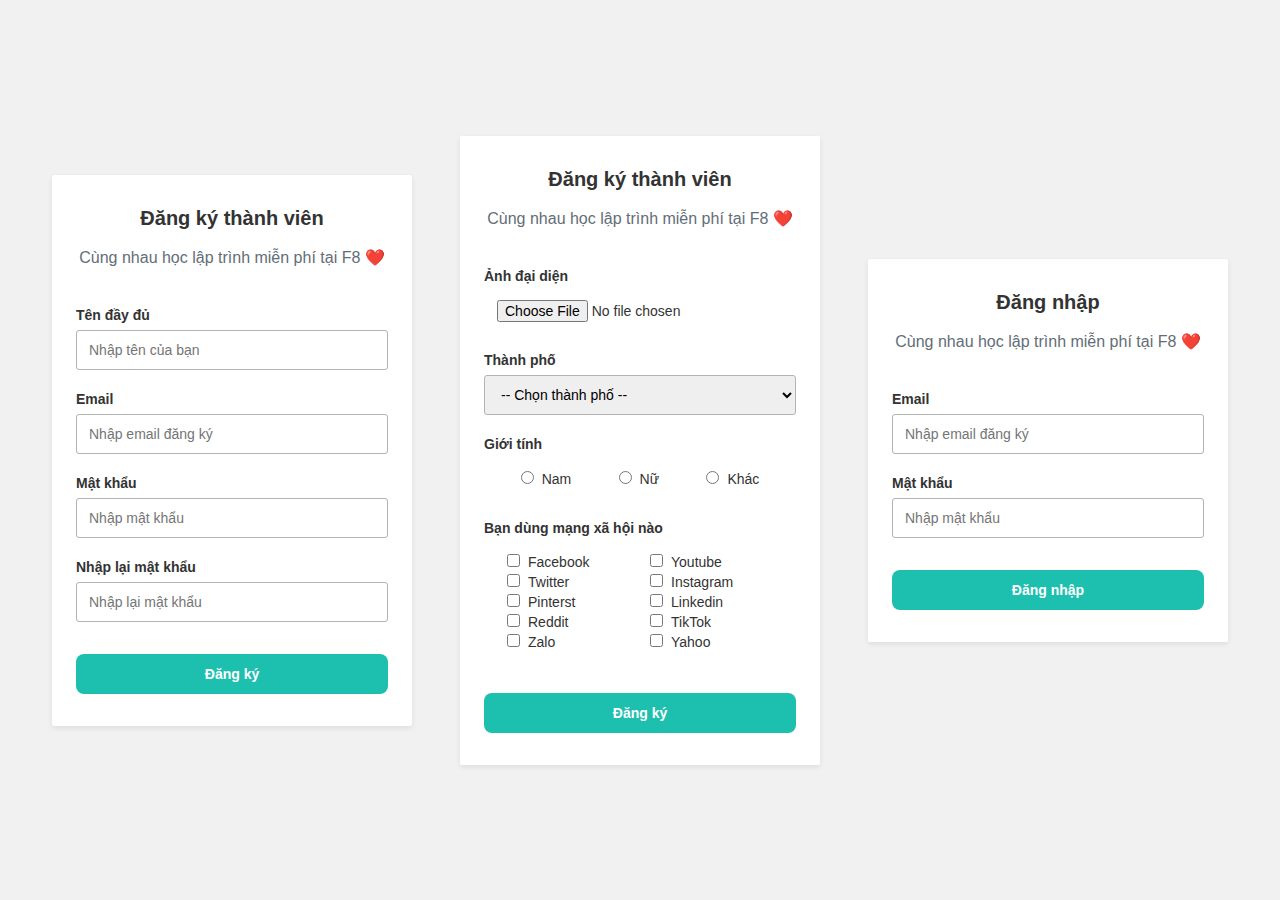
==== index.html @ f8a9c63e "adding file" ====
<!DOCTYPE html>
<html lang="en">

<head>
    <meta charset="UTF-8">
    <meta http-equiv="X-UA-Compatible" content="IE=edge">
    <meta name="viewport" content="width=device-width, initial-scale=1.0">
    <title>Form Validation</title>
    <link rel="stylesheet" href="./css/style.css">
</head>

<body>
    <div class="main">

        <!-- sign in 1 -->
        <form action="" method="POST" class="form" id="form-1">
            <h3 class="heading">Đăng ký thành viên</h3>
            <p class="desc">Cùng nhau học lập trình miễn phí tại F8 ❤️</p>

            <div class="spacer"></div>

            <div class="form-group">
                <label for="fullname" class="form-label">Tên đầy đủ</label>
                <input id="fullname" name="fullname" type="text" placeholder="Nhập tên của bạn" class="form-control">
                <span class="form-message"></span>
            </div>

            <div class="form-group">
                <label for="email" class="form-label">Email</label>
                <input id="email" name="email" type="text" placeholder="Nhập email đăng ký" class="form-control">
                <span class="form-message"></span>
            </div>

            <div class="form-group">
                <label for="password" class="form-label">Mật khẩu</label>
                <input id="password" name="password" type="password" placeholder="Nhập mật khẩu" class="form-control">
                <span class="form-message"></span>
            </div>

            <div class="form-group">
                <label for="password_confirmation" class="form-label">Nhập lại mật khẩu</label>
                <input id="password_confirmation" name="password_confirmation" placeholder="Nhập lại mật khẩu" type="password" class="form-control">
                <span class="form-message"></span>
            </div>

            <button class="form-submit">Đăng ký</button>
        </form>

        <!-- sign in 2 -->
        <form action="" method="POST" class="form" id="form-2">
            <h3 class="heading">Đăng ký thành viên</h3>
            <p class="desc">Cùng nhau học lập trình miễn phí tại F8 ❤️</p>

            <div class="spacer"></div>
            
            <div class="form-group">
                <label for="avatar" class="form-label">Ảnh đại diện</label>
                <input id="avatar" name="avatar" type="file" class="form-radio-control">
                <span class="form-message"></span>
            </div>

            <div class="form-group">
                <label for="province" class="form-label">Thành phố</label>
                <select id="province" name="province" class="form-control">
                    <option value="">-- Chọn thành phố --</option>
                    <option value="ha noi">Hà Nội</option>
                    <option value="ho chi minh">Hồ Chí Minh</option>
                    <option value="thanh hoa">Thanh Hóa</option>
                    <option value="nghe an">Nghệ An</option>
                    <option value="dong nai">Đồng Nai</option>
                    <option value="binh duong">Bình Dương</option>
                    <option value="hai phong">Hải Phòng</option>
                    <option value="an giang">An Giang</option>
                    <option value="hai duong">Hải Dương</option>
                </select>
                <span class="form-message"></span>
            </div>

            <div class="form-group">
                <label class="form-label">Giới tính</label>
                <div class="form-radio-control">
                    <div><input name="gender" type="radio" value="nam" class="form-radio">Nam</div>
                    <div><input name="gender" type="radio" value="nu" class="form-radio">Nữ</div>
                    <div><input name="gender" type="radio" value="khac" class="form-radio">Khác</div>
                </div>
                <span class="form-message"></span>
            </div>

            <div class="form-group">
                <label class="form-label">Bạn dùng mạng xã hội nào</label>
                <div class="form-checkbox-control">
                    <div><input name="social" type="checkbox" value="facebook" class="form-radio">Facebook</div>
                    <div><input name="social" type="checkbox" value="youtube" class="form-radio">Youtube</div>
                    <div><input name="social" type="checkbox" value="twitter" class="form-radio">Twitter</div>
                    <div><input name="social" type="checkbox" value="instagram" class="form-radio">Instagram</div>
                    <div><input name="social" type="checkbox" value="pinterst" class="form-radio">Pinterst</div>
                    <div><input name="social" type="checkbox" value="linkedin" class="form-radio">Linkedin</div>
                    <div><input name="social" type="checkbox" value="reddit" class="form-radio">Reddit</div>
                    <div><input name="social" type="checkbox" value="tiktok" class="form-radio">TikTok</div>
                    <div><input name="social" type="checkbox" value="zalo" class="form-radio">Zalo</div>
                    <div><input name="social" type="checkbox" value="yahoo" class="form-radio">Yahoo</div>
                </div>
                <span class="form-message"></span>
            </div>

            <button class="form-submit">Đăng ký</button>
        </form>

        <!-- log in -->
        <form action="" method="POST" class="form" id="form-3">
            <h3 class="heading">Đăng nhập</h3>
            <p class="desc">Cùng nhau học lập trình miễn phí tại F8 ❤️</p>

            <div class="spacer"></div>

            <div class="form-group">
                <label for="email" class="form-label">Email</label>
                <input id="email" name="email" type="text" placeholder="Nhập email đăng ký" class="form-control">
                <span class="form-message"></span>
            </div>

            <div class="form-group">
                <label for="password" class="form-label">Mật khẩu</label>
                <input id="password" name="password" type="password" placeholder="Nhập mật khẩu" class="form-control">
                <span class="form-message"></span>
            </div>

            <button class="form-submit">Đăng nhập</button>
        </form>

    </div>

    <!-- script js -->
    <script src="./js/validator.js"></script>
    <script>
        Validator({
            form: '#form-1',
            formGroupSelector: '.form-group',
            errorSelector: '.form-message',
            rules: [
                Validator.isRequired('#fullname', `Nhập họ tên của bạn!`),
                Validator.isRequired('#email'),
                Validator.isEmail('#email', `Địa chỉ email không chính xác!`),
                Validator.isRequired('#password'),
                Validator.minLength('#password', 6, `Mật khẩu tối thiểu 6 ký tự!`),
                Validator.isRequired('#password_confirmation'),
                Validator.isConfirmed('#password_confirmation', '#password', `Nhập lại mật khẩu không khớp!`),
            ],
            onSubmit: function(data) {
                console.log(data);
            }
        });
        Validator({
            form: '#form-2',
            formGroupSelector: '.form-group',
            errorSelector: '.form-message',
            rules: [
                Validator.isRequired('#avatar', `Vui lòng chọn ảnh đại diện!`),
                Validator.isRequired('#province'),
                Validator.isRequired('input[name="gender"]'),
                Validator.isRequired('input[name="social"]', `Vui lòng chọn tối thiểu 1 lựa chọn`),
            ],
            onSubmit: function(data) {
                console.log(data);
            }
        });
        Validator({
            form: '#form-3',
            formGroupSelector: '.form-group',
            errorSelector: '.form-message',
            rules: [
                Validator.isRequired('#email'),
                Validator.isEmail('#email', `Địa chỉ email không chính xác!`),
                Validator.isRequired('#password'),
            ],
            onSubmit: function(data) {
                console.log(data);
            }
        });
    </script>
</body>

</html>
---- css/style.css ----
* {
    padding: 0;
    margin: 0;
    box-sizing: border-box;
}

html {
    color: #333;
    font-size: 62.5%;
    font-family: "Open Sans", sans-serif;
}

.main {
    background: #f1f1f1;
    min-height: 100vh;
    display: flex;
    justify-content: center;
}

.form {
    width: 360px;
    min-height: 100px;
    padding: 32px 24px;
    text-align: center;
    background: #fff;
    border-radius: 2px;
    margin: 24px;
    align-self: center;
    box-shadow: 0 2px 5px 0 rgba(51, 62, 73, 0.1);
}

.form .heading {
    font-size: 2rem;
}

.form .desc {
    text-align: center;
    color: #636d77;
    font-size: 1.6rem;
    font-weight: lighter;
    line-height: 2.4rem;
    margin-top: 16px;
    font-weight: 300;
}

.form-group {
    display: flex;
    margin-bottom: 16px;
    flex-direction: column;
}

.form-label,
.form-message {
    text-align: left;
}

.form-label {
    font-weight: 700;
    padding-bottom: 6px;
    line-height: 1.8rem;
    font-size: 1.4rem;
}

.form-control {
    height: 40px;
    padding: 8px 12px;
    border: 1px solid #b3b3b3;
    border-radius: 3px;
    outline: none;
    font-size: 1.4rem;
}

.form-radio-control,
.form-checkbox-control {
    min-height: 40px;
    padding: 8px 12px;
    font-size: 1.4rem;
    display: flex;
    align-items: center;
    justify-content: space-around;
    flex-wrap: wrap;
    border: 1px solid transparent;
    border-radius: 3px;
}

.form-checkbox-control > div {
    width: 50%;
    text-align: left;
    padding: 2px 10px;
}

.form-radio {
    margin-right: 8px;
}

.form-control:hover {
    border-color: #1dbfaf;
}

.form-group.invalid .form-control,
.form-group.invalid .form-radio-control,
.form-group.invalid .form-checkbox-control {
    border-color: #f33a58;
}

.form-group.invalid .form-message {
    color: #f33a58;
}

.form-message {
    font-size: 1.2rem;
    line-height: 1.6rem;
    padding: 4px 0 0;
}

.form-submit {
    outline: none;
    background-color: #1dbfaf;
    margin-top: 12px;
    padding: 12px 16px;
    font-weight: 600;
    color: #fff;
    border: none;
    width: 100%;
    font-size: 14px;
    border-radius: 8px;
    cursor: pointer;
}

.form-submit:hover {
    background-color: #1ac7b6;
}

.spacer {
    margin-top: 36px;
}
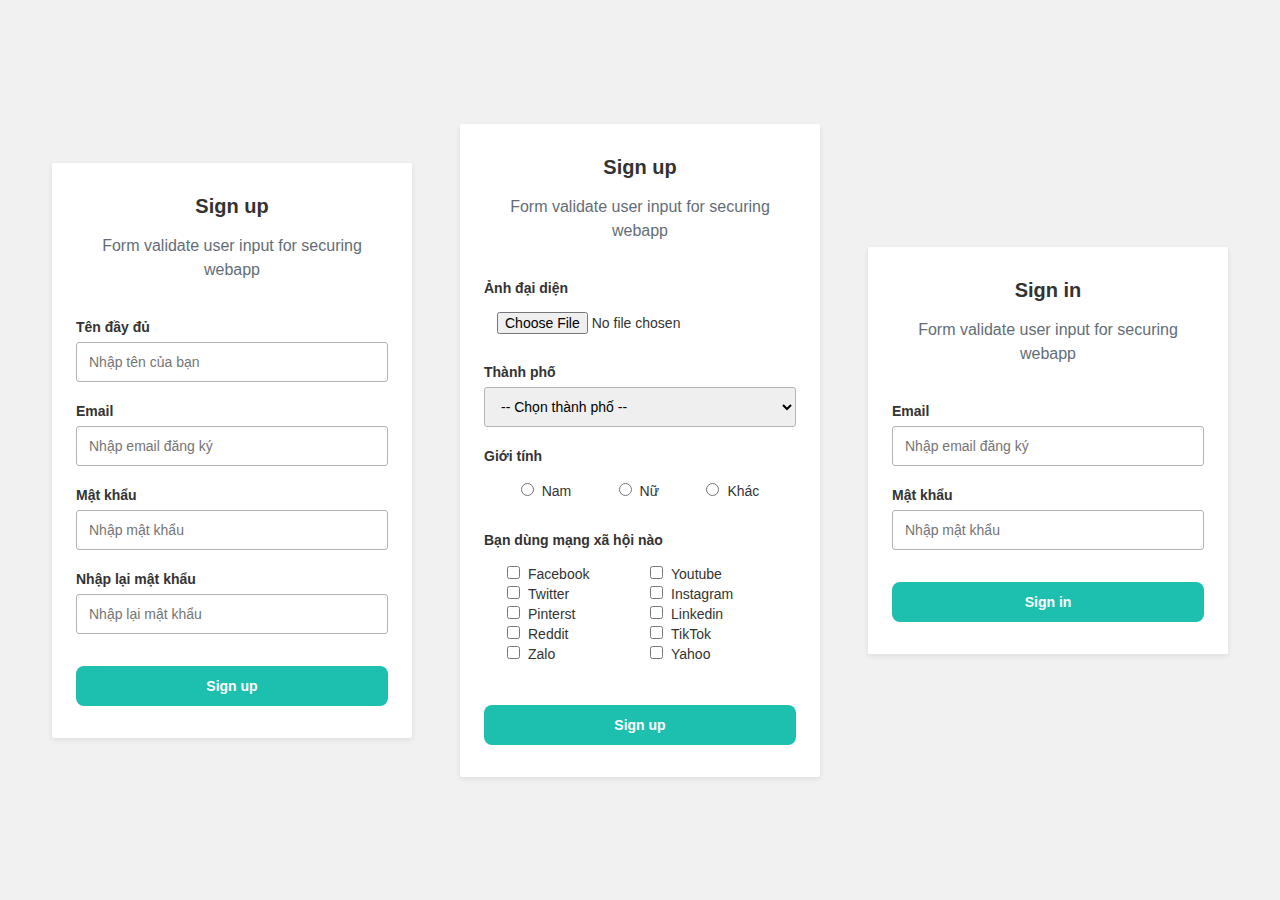
==== commit a5afe489: "update typo" ====
--- a/index.html
+++ b/index.html
@@ -14,8 +14,8 @@
 
         <!-- sign in 1 -->
         <form action="" method="POST" class="form" id="form-1">
-            <h3 class="heading">Đăng ký thành viên</h3>
-            <p class="desc">Cùng nhau học lập trình miễn phí tại F8 ❤️</p>
+            <h3 class="heading">Sign up</h3>
+            <p class="desc">Form validate user input for securing webapp</p>
 
             <div class="spacer"></div>
 
@@ -39,20 +39,21 @@
 
             <div class="form-group">
                 <label for="password_confirmation" class="form-label">Nhập lại mật khẩu</label>
-                <input id="password_confirmation" name="password_confirmation" placeholder="Nhập lại mật khẩu" type="password" class="form-control">
+                <input id="password_confirmation" name="password_confirmation" placeholder="Nhập lại mật khẩu"
+                    type="password" class="form-control">
                 <span class="form-message"></span>
             </div>
 
-            <button class="form-submit">Đăng ký</button>
+            <button class="form-submit">Sign up</button>
         </form>
 
         <!-- sign in 2 -->
         <form action="" method="POST" class="form" id="form-2">
-            <h3 class="heading">Đăng ký thành viên</h3>
-            <p class="desc">Cùng nhau học lập trình miễn phí tại F8 ❤️</p>
+            <h3 class="heading">Sign up</h3>
+            <p class="desc">Form validate user input for securing webapp</p>
 
             <div class="spacer"></div>
-            
+
             <div class="form-group">
                 <label for="avatar" class="form-label">Ảnh đại diện</label>
                 <input id="avatar" name="avatar" type="file" class="form-radio-control">
@@ -103,13 +104,13 @@
                 <span class="form-message"></span>
             </div>
 
-            <button class="form-submit">Đăng ký</button>
+            <button class="form-submit">Sign up</button>
         </form>
 
         <!-- log in -->
         <form action="" method="POST" class="form" id="form-3">
-            <h3 class="heading">Đăng nhập</h3>
-            <p class="desc">Cùng nhau học lập trình miễn phí tại F8 ❤️</p>
+            <h3 class="heading">Sign in</h3>
+            <p class="desc">Form validate user input for securing webapp</p>
 
             <div class="spacer"></div>
 
@@ -125,7 +126,7 @@
                 <span class="form-message"></span>
             </div>
 
-            <button class="form-submit">Đăng nhập</button>
+            <button class="form-submit">Sign in</button>
         </form>
 
     </div>
@@ -146,7 +147,7 @@
                 Validator.isRequired('#password_confirmation'),
                 Validator.isConfirmed('#password_confirmation', '#password', `Nhập lại mật khẩu không khớp!`),
             ],
-            onSubmit: function(data) {
+            onSubmit: function (data) {
                 console.log(data);
             }
         });
@@ -160,7 +161,7 @@
                 Validator.isRequired('input[name="gender"]'),
                 Validator.isRequired('input[name="social"]', `Vui lòng chọn tối thiểu 1 lựa chọn`),
             ],
-            onSubmit: function(data) {
+            onSubmit: function (data) {
                 console.log(data);
             }
         });
@@ -173,7 +174,7 @@
                 Validator.isEmail('#email', `Địa chỉ email không chính xác!`),
                 Validator.isRequired('#password'),
             ],
-            onSubmit: function(data) {
+            onSubmit: function (data) {
                 console.log(data);
             }
         });
--- a/css/style.css
+++ b/css/style.css
@@ -94,7 +94,7 @@
 }
 
 .form-control:hover {
-    border-color: #1dbfaf;
+    border-color: #3cb3ef;
 }
 
 .form-group.invalid .form-control,
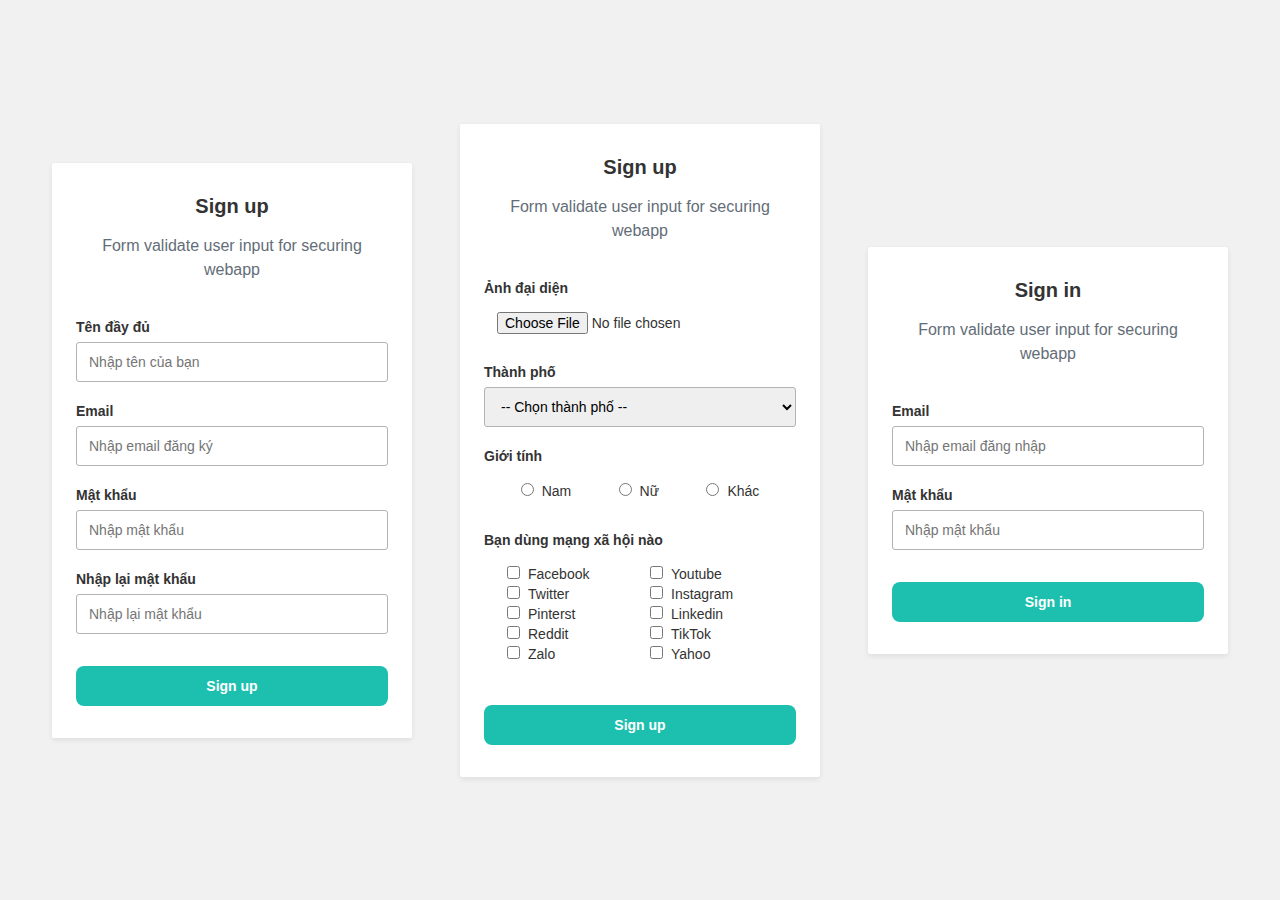
==== commit e2e5b587: "Update index.html" ====
--- a/index.html
+++ b/index.html
@@ -116,7 +116,7 @@
 
             <div class="form-group">
                 <label for="email" class="form-label">Email</label>
-                <input id="email" name="email" type="text" placeholder="Nhập email đăng ký" class="form-control">
+                <input id="email" name="email" type="text" placeholder="Nhập email đăng nhập" class="form-control">
                 <span class="form-message"></span>
             </div>
 
@@ -181,4 +181,4 @@
     </script>
 </body>
 
-</html>+</html>
--- a/css/style.css
+++ b/css/style.css
@@ -6,7 +6,6 @@
 
 html {
     color: #333;
-    font-size: 62.5%;
     font-family: "Open Sans", sans-serif;
 }
 
@@ -30,15 +29,15 @@
 }
 
 .form .heading {
-    font-size: 2rem;
+    font-size: 20px;
 }
 
 .form .desc {
     text-align: center;
     color: #636d77;
-    font-size: 1.6rem;
+    font-size: 16px;
     font-weight: lighter;
-    line-height: 2.4rem;
+    line-height: 24px;
     margin-top: 16px;
     font-weight: 300;
 }
@@ -57,8 +56,8 @@
 .form-label {
     font-weight: 700;
     padding-bottom: 6px;
-    line-height: 1.8rem;
-    font-size: 1.4rem;
+    line-height: 18px;
+    font-size: 14px;
 }
 
 .form-control {
@@ -67,14 +66,14 @@
     border: 1px solid #b3b3b3;
     border-radius: 3px;
     outline: none;
-    font-size: 1.4rem;
+    font-size: 14px;
 }
 
 .form-radio-control,
 .form-checkbox-control {
     min-height: 40px;
     padding: 8px 12px;
-    font-size: 1.4rem;
+    font-size: 14px;
     display: flex;
     align-items: center;
     justify-content: space-around;
@@ -108,8 +107,8 @@
 }
 
 .form-message {
-    font-size: 1.2rem;
-    line-height: 1.6rem;
+    font-size: 12px;
+    line-height: 16px;
     padding: 4px 0 0;
 }
 
@@ -133,4 +132,4 @@
 
 .spacer {
     margin-top: 36px;
-}+}
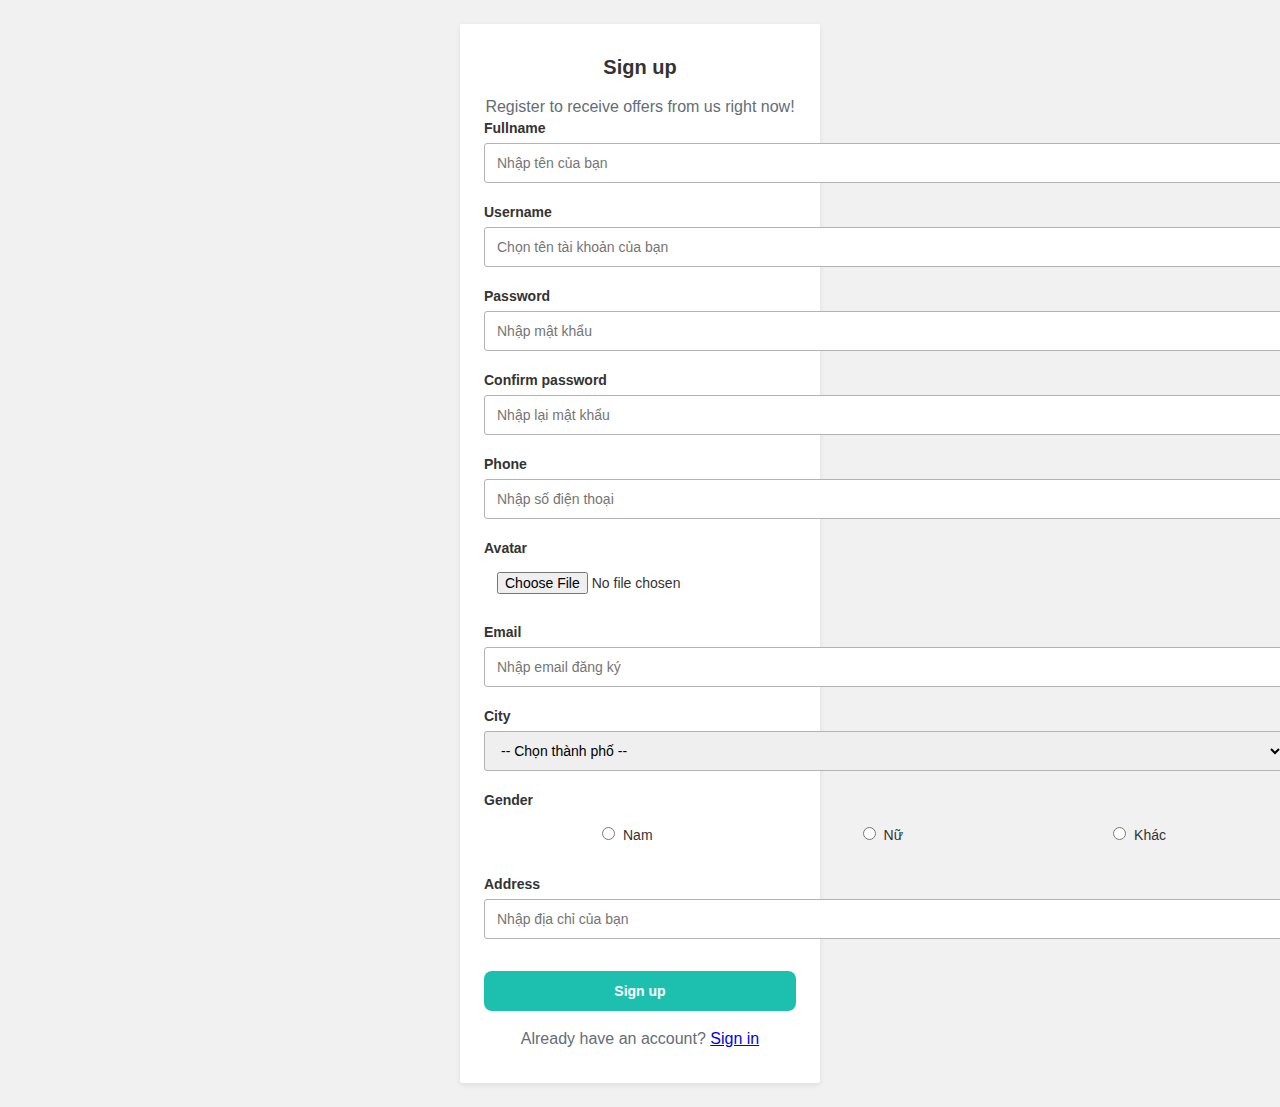
==== commit 4b167254: "update" ====
--- a/index.html
+++ b/index.html
@@ -11,122 +11,110 @@
 
 <body>
     <div class="main">
+        <!-- sign up -->
+        <form method="POST" class="form" id="sign-up">
+            <h3 class="heading">Sign up</h3>
+            <p class="desc">Register to receive offers from us right now!</p>
+            <div class="row" style="width: 800px;">
+                <div class="col">
+                    <div class="form-group">
+                        <label for="fullname" class="form-label">Fullname</label>
+                        <input id="fullname" name="fullname" type="text" rules="required"
+                            placeholder="Nhập tên của bạn" class="form-control">
+                        <span class="form-message"></span>
+                    </div>
 
-        <!-- sign in 1 -->
-        <form action="" method="POST" class="form" id="form-1">
-            <h3 class="heading">Sign up</h3>
-            <p class="desc">Form validate user input for securing webapp</p>
+                    <div class="form-group">
+                        <label for="username" class="form-label">Username</label>
+                        <input id="username" name="username" type="text" rules="required|min:3|max:10"
+                            placeholder="Chọn tên tài khoản của bạn" class="form-control">
+                        <span class="form-message"></span>
+                    </div>
 
-            <div class="spacer"></div>
+                    <div class="form-group">
+                        <label for="password" class="form-label">Password</label>
+                        <input id="password" name="password" type="password" rules="required|min:3"
+                            placeholder="Nhập mật khẩu" class="form-control">
+                        <span class="form-message"></span>
+                    </div>
 
-            <div class="form-group">
-                <label for="fullname" class="form-label">Tên đầy đủ</label>
-                <input id="fullname" name="fullname" type="text" placeholder="Nhập tên của bạn" class="form-control">
-                <span class="form-message"></span>
+                    <div class="form-group">
+                        <label for="password_confirmation" class="form-label">Confirm password</label>
+                        <input id="password_confirmation" name="password_confirmation"
+                            rules="required|confirm:#password" placeholder="Nhập lại mật khẩu" type="password"
+                            class="form-control">
+                        <span class="form-message"></span>
+                    </div>
+
+                    <div class="form-group">
+                        <label for="phone" class="form-label">Phone</label>
+                        <input id="phone" name="phone" type="number" rules="required|min:10|max:10"
+                            placeholder="Nhập số điện thoại" class="form-control">
+                        <span class="form-message"></span>
+                    </div>
+                </div>
+                <div class="col">
+                    <div class="form-group">
+                        <label for="avatar" class="form-label">Avatar</label>
+                        <input id="avatar" name="avatar" type="file" rules="required" class="form-radio-control">
+                        <span class="form-message"></span>
+                    </div>
+
+                    <div class="form-group">
+                        <label for="email" class="form-label">Email</label>
+                        <input id="email" name="email" type="text" rules="required|email"
+                            placeholder="Nhập email đăng ký" class="form-control">
+                        <span class="form-message"></span>
+                    </div>
+
+                    <div class="form-group">
+                        <label for="city" class="form-label">City</label>
+                        <select id="city" rules="required" name="city" class="form-control">
+                            <option value="">-- Chọn thành phố --</option>
+                            <option value="ha noi">Hà Nội</option>
+                            <option value="ho chi minh">Hồ Chí Minh</option>
+                            <option value="thanh hoa">Thanh Hóa</option>
+                            <option value="nghe an">Nghệ An</option>
+                            <option value="dong nai">Đồng Nai</option>
+                            <option value="binh duong">Bình Dương</option>
+                            <option value="hai phong">Hải Phòng</option>
+                            <option value="an giang">An Giang</option>
+                            <option value="hai duong">Hải Dương</option>
+                            <option value="hue">Huế</option>
+                        </select>
+                        <span class="form-message"></span>
+                    </div>
+
+                    <div class="form-group">
+                        <label class="form-label">Gender</label>
+                        <div class="form-radio-control">
+                            <div>
+                                <input name="gender" type="radio" rules="checkone:gender" value="nam"
+                                    class="form-radio">Nam
+                            </div>
+                            <div>
+                                <input name="gender" type="radio" rules="checkone:gender" value="nu"
+                                    class="form-radio">Nữ
+                            </div>
+                            <div>
+                                <input name="gender" type="radio" rules="checkone:gender" value="khac"
+                                    class="form-radio">Khác
+                            </div>
+                        </div>
+                        <span class="form-message"></span>
+                    </div>
+
+                    <div class="form-group">
+                        <label for="address" class="form-label">Address</label>
+                        <input id="address" name="address" type="number" rules="required"
+                            placeholder="Nhập địa chỉ của bạn" class="form-control">
+                        <span class="form-message"></span>
+                    </div>
+                </div>
             </div>
 
-            <div class="form-group">
-                <label for="email" class="form-label">Email</label>
-                <input id="email" name="email" type="text" placeholder="Nhập email đăng ký" class="form-control">
-                <span class="form-message"></span>
-            </div>
-
-            <div class="form-group">
-                <label for="password" class="form-label">Mật khẩu</label>
-                <input id="password" name="password" type="password" placeholder="Nhập mật khẩu" class="form-control">
-                <span class="form-message"></span>
-            </div>
-
-            <div class="form-group">
-                <label for="password_confirmation" class="form-label">Nhập lại mật khẩu</label>
-                <input id="password_confirmation" name="password_confirmation" placeholder="Nhập lại mật khẩu"
-                    type="password" class="form-control">
-                <span class="form-message"></span>
-            </div>
-
-            <button class="form-submit">Sign up</button>
-        </form>
-
-        <!-- sign in 2 -->
-        <form action="" method="POST" class="form" id="form-2">
-            <h3 class="heading">Sign up</h3>
-            <p class="desc">Form validate user input for securing webapp</p>
-
-            <div class="spacer"></div>
-
-            <div class="form-group">
-                <label for="avatar" class="form-label">Ảnh đại diện</label>
-                <input id="avatar" name="avatar" type="file" class="form-radio-control">
-                <span class="form-message"></span>
-            </div>
-
-            <div class="form-group">
-                <label for="province" class="form-label">Thành phố</label>
-                <select id="province" name="province" class="form-control">
-                    <option value="">-- Chọn thành phố --</option>
-                    <option value="ha noi">Hà Nội</option>
-                    <option value="ho chi minh">Hồ Chí Minh</option>
-                    <option value="thanh hoa">Thanh Hóa</option>
-                    <option value="nghe an">Nghệ An</option>
-                    <option value="dong nai">Đồng Nai</option>
-                    <option value="binh duong">Bình Dương</option>
-                    <option value="hai phong">Hải Phòng</option>
-                    <option value="an giang">An Giang</option>
-                    <option value="hai duong">Hải Dương</option>
-                </select>
-                <span class="form-message"></span>
-            </div>
-
-            <div class="form-group">
-                <label class="form-label">Giới tính</label>
-                <div class="form-radio-control">
-                    <div><input name="gender" type="radio" value="nam" class="form-radio">Nam</div>
-                    <div><input name="gender" type="radio" value="nu" class="form-radio">Nữ</div>
-                    <div><input name="gender" type="radio" value="khac" class="form-radio">Khác</div>
-                </div>
-                <span class="form-message"></span>
-            </div>
-
-            <div class="form-group">
-                <label class="form-label">Bạn dùng mạng xã hội nào</label>
-                <div class="form-checkbox-control">
-                    <div><input name="social" type="checkbox" value="facebook" class="form-radio">Facebook</div>
-                    <div><input name="social" type="checkbox" value="youtube" class="form-radio">Youtube</div>
-                    <div><input name="social" type="checkbox" value="twitter" class="form-radio">Twitter</div>
-                    <div><input name="social" type="checkbox" value="instagram" class="form-radio">Instagram</div>
-                    <div><input name="social" type="checkbox" value="pinterst" class="form-radio">Pinterst</div>
-                    <div><input name="social" type="checkbox" value="linkedin" class="form-radio">Linkedin</div>
-                    <div><input name="social" type="checkbox" value="reddit" class="form-radio">Reddit</div>
-                    <div><input name="social" type="checkbox" value="tiktok" class="form-radio">TikTok</div>
-                    <div><input name="social" type="checkbox" value="zalo" class="form-radio">Zalo</div>
-                    <div><input name="social" type="checkbox" value="yahoo" class="form-radio">Yahoo</div>
-                </div>
-                <span class="form-message"></span>
-            </div>
-
-            <button class="form-submit">Sign up</button>
-        </form>
-
-        <!-- log in -->
-        <form action="" method="POST" class="form" id="form-3">
-            <h3 class="heading">Sign in</h3>
-            <p class="desc">Form validate user input for securing webapp</p>
-
-            <div class="spacer"></div>
-
-            <div class="form-group">
-                <label for="email" class="form-label">Email</label>
-                <input id="email" name="email" type="text" placeholder="Nhập email đăng nhập" class="form-control">
-                <span class="form-message"></span>
-            </div>
-
-            <div class="form-group">
-                <label for="password" class="form-label">Mật khẩu</label>
-                <input id="password" name="password" type="password" placeholder="Nhập mật khẩu" class="form-control">
-                <span class="form-message"></span>
-            </div>
-
-            <button class="form-submit">Sign in</button>
+            <button class="form-submit" type="submit" name="register-submit">Sign up</button>
+            <p class="desc">Already have an account? <a href="./login.html">Sign in</a></p>
         </form>
 
     </div>
@@ -148,7 +136,7 @@
                 Validator.isConfirmed('#password_confirmation', '#password', `Nhập lại mật khẩu không khớp!`),
             ],
             onSubmit: function (data) {
-                console.log(data);
+                alert(JSON.stringify(data));
             }
         });
         Validator({
@@ -162,7 +150,7 @@
                 Validator.isRequired('input[name="social"]', `Vui lòng chọn tối thiểu 1 lựa chọn`),
             ],
             onSubmit: function (data) {
-                console.log(data);
+                alert(JSON.stringify(data));
             }
         });
         Validator({
@@ -175,7 +163,7 @@
                 Validator.isRequired('#password'),
             ],
             onSubmit: function (data) {
-                console.log(data);
+                alert(JSON.stringify(data));
             }
         });
     </script>
